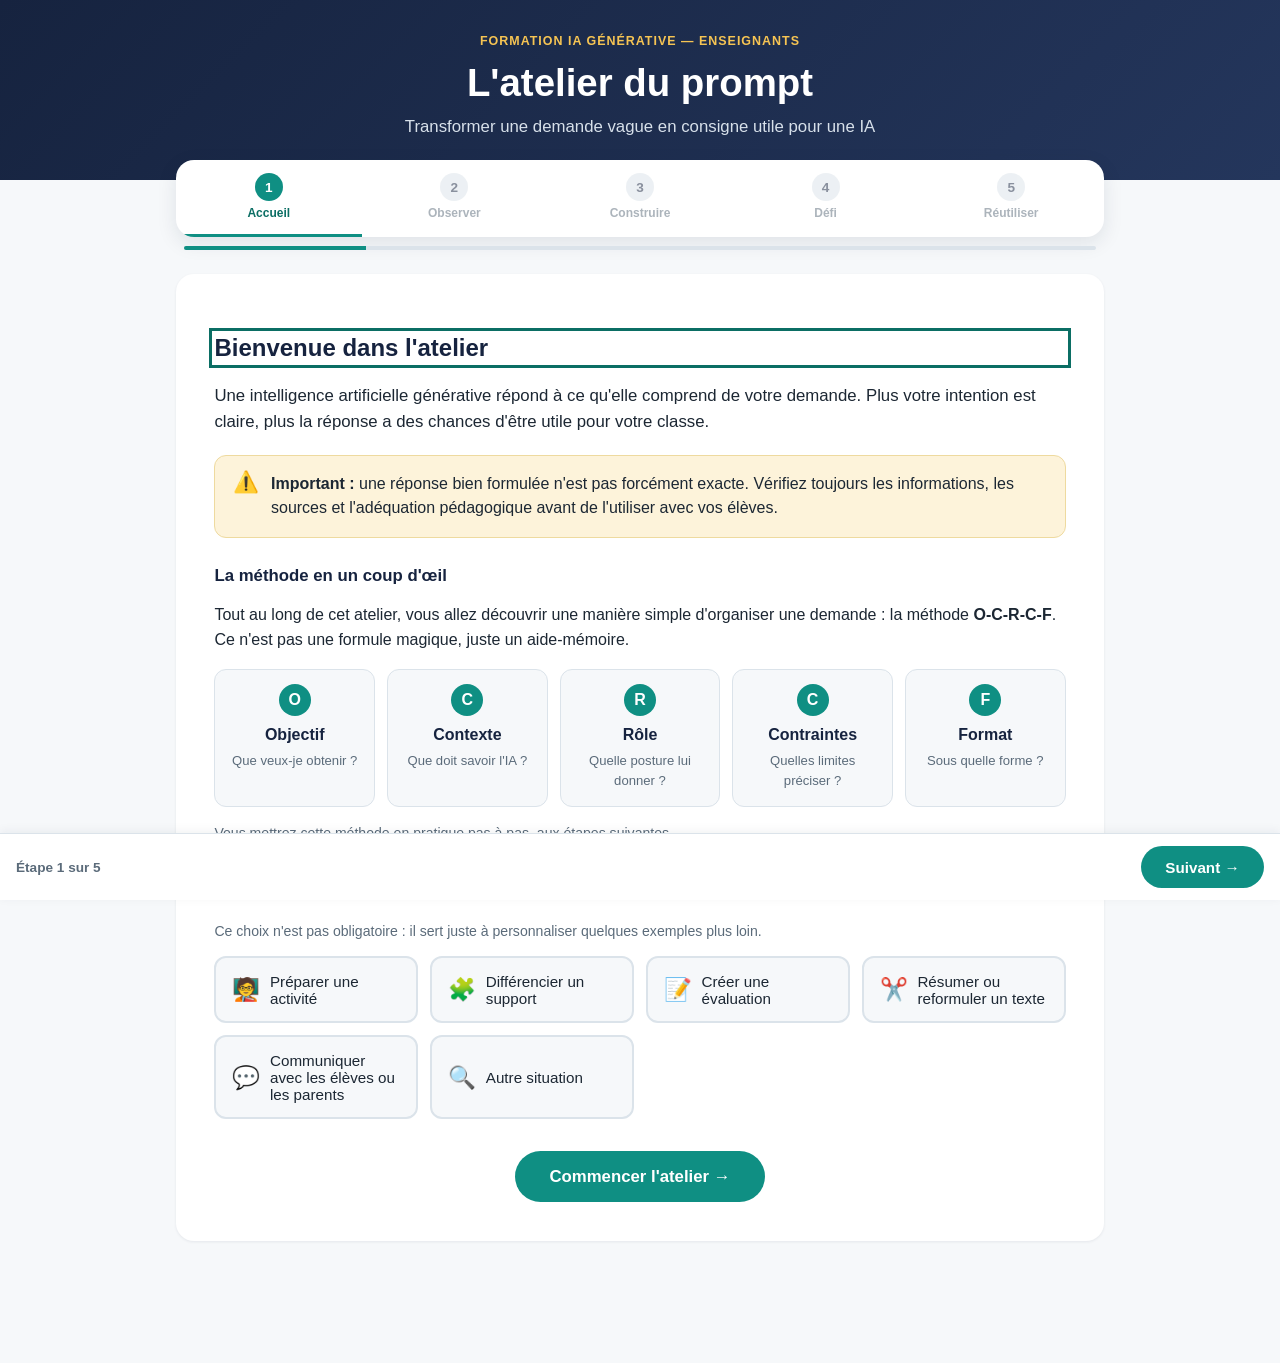
==== atelier-du-prompt/index.html @ 926c5d4d "Ajouter l'atelier du prompt, un parcours interactif O-C-R-C-F pour enseignants Application 100% loca" ====
<!DOCTYPE html>
<html lang="fr">
<head>
<meta charset="UTF-8">
<meta name="viewport" content="width=device-width, initial-scale=1.0">
<title>L'atelier du prompt</title>
<meta name="description" content="Un parcours interactif pour apprendre à transformer une demande vague en consigne utile pour une IA générative.">
<link rel="stylesheet" href="styles.css">
</head>
<body>

<a class="skip-link" href="#contenu-principal">Aller au contenu principal</a>

<header class="site-header">
  <div class="site-header__inner">
    <p class="site-header__eyebrow">Formation IA générative — enseignants</p>
    <h1 class="site-header__title">L'atelier du prompt</h1>
    <p class="site-header__subtitle">Transformer une demande vague en consigne utile pour une IA</p>
  </div>
</header>

<nav class="stepper" aria-label="Progression dans l'atelier">
  <ol class="stepper__list" id="stepper-list">
    <li class="stepper__item">
      <button type="button" class="stepper__button" data-goto="1" aria-current="step">
        <span class="stepper__number">1</span>
        <span class="stepper__label">Accueil</span>
      </button>
    </li>
    <li class="stepper__item">
      <button type="button" class="stepper__button" data-goto="2">
        <span class="stepper__number">2</span>
        <span class="stepper__label">Observer</span>
      </button>
    </li>
    <li class="stepper__item">
      <button type="button" class="stepper__button" data-goto="3">
        <span class="stepper__number">3</span>
        <span class="stepper__label">Construire</span>
      </button>
    </li>
    <li class="stepper__item">
      <button type="button" class="stepper__button" data-goto="4">
        <span class="stepper__number">4</span>
        <span class="stepper__label">Défi</span>
      </button>
    </li>
    <li class="stepper__item">
      <button type="button" class="stepper__button" data-goto="5">
        <span class="stepper__number">5</span>
        <span class="stepper__label">Réutiliser</span>
      </button>
    </li>
  </ol>
  <div class="stepper__progress-track" aria-hidden="true">
    <div class="stepper__progress-fill" id="progress-fill"></div>
  </div>
</nav>

<main id="contenu-principal">

  <!-- ============================================================ -->
  <!-- ÉTAPE 1 — ACCUEIL ET DÉFI                                     -->
  <!-- ============================================================ -->
  <section class="step" id="step-1" data-step="1" aria-labelledby="step-1-title">
    <div class="step__inner">
      <h2 id="step-1-title">Bienvenue dans l'atelier</h2>
      <p class="lead">Une intelligence artificielle générative répond à ce qu'elle comprend de votre demande. Plus votre intention est claire, plus la réponse a des chances d'être utile pour votre classe.</p>

      <div class="callout callout--warning" role="note">
        <span class="callout__icon" aria-hidden="true">⚠️</span>
        <p><strong>Important :</strong> une réponse bien formulée n'est pas forcément exacte. Vérifiez toujours les informations, les sources et l'adéquation pédagogique avant de l'utiliser avec vos élèves.</p>
      </div>

      <h3 class="section-title">La méthode en un coup d'œil</h3>
      <p>Tout au long de cet atelier, vous allez découvrir une manière simple d'organiser une demande : la méthode <strong>O-C-R-C-F</strong>. Ce n'est pas une formule magique, juste un aide-mémoire.</p>

      <ol class="ocrcf-chain" aria-label="Les cinq composantes de la méthode O-C-R-C-F">
        <li class="ocrcf-chain__item">
          <span class="ocrcf-chain__letter">O</span>
          <span class="ocrcf-chain__word">Objectif</span>
          <span class="ocrcf-chain__question">Que veux-je obtenir ?</span>
        </li>
        <li class="ocrcf-chain__item">
          <span class="ocrcf-chain__letter">C</span>
          <span class="ocrcf-chain__word">Contexte</span>
          <span class="ocrcf-chain__question">Que doit savoir l'IA ?</span>
        </li>
        <li class="ocrcf-chain__item">
          <span class="ocrcf-chain__letter">R</span>
          <span class="ocrcf-chain__word">Rôle</span>
          <span class="ocrcf-chain__question">Quelle posture lui donner ?</span>
        </li>
        <li class="ocrcf-chain__item">
          <span class="ocrcf-chain__letter">C</span>
          <span class="ocrcf-chain__word">Contraintes</span>
          <span class="ocrcf-chain__question">Quelles limites préciser ?</span>
        </li>
        <li class="ocrcf-chain__item">
          <span class="ocrcf-chain__letter">F</span>
          <span class="ocrcf-chain__word">Format</span>
          <span class="ocrcf-chain__question">Sous quelle forme ?</span>
        </li>
      </ol>
      <p class="muted small">Vous mettrez cette méthode en pratique pas à pas, aux étapes suivantes.</p>

      <fieldset class="situation-picker">
        <legend class="section-title">Dans quel contexte souhaitez-vous utiliser une IA aujourd'hui ?</legend>
        <p class="muted small">Ce choix n'est pas obligatoire : il sert juste à personnaliser quelques exemples plus loin.</p>
        <div class="situation-picker__grid" id="situation-grid" role="radiogroup" aria-label="Contexte d'utilisation">
          <button type="button" class="situation-card" data-situation="preparer" role="radio" aria-checked="false">
            <span class="situation-card__icon" aria-hidden="true">🧑‍🏫</span>
            <span>Préparer une activité</span>
          </button>
          <button type="button" class="situation-card" data-situation="differencier" role="radio" aria-checked="false">
            <span class="situation-card__icon" aria-hidden="true">🧩</span>
            <span>Différencier un support</span>
          </button>
          <button type="button" class="situation-card" data-situation="evaluation" role="radio" aria-checked="false">
            <span class="situation-card__icon" aria-hidden="true">📝</span>
            <span>Créer une évaluation</span>
          </button>
          <button type="button" class="situation-card" data-situation="reformuler" role="radio" aria-checked="false">
            <span class="situation-card__icon" aria-hidden="true">✂️</span>
            <span>Résumer ou reformuler un texte</span>
          </button>
          <button type="button" class="situation-card" data-situation="communiquer" role="radio" aria-checked="false">
            <span class="situation-card__icon" aria-hidden="true">💬</span>
            <span>Communiquer avec les élèves ou les parents</span>
          </button>
          <button type="button" class="situation-card" data-situation="autre" role="radio" aria-checked="false">
            <span class="situation-card__icon" aria-hidden="true">🔍</span>
            <span>Autre situation</span>
          </button>
        </div>
      </fieldset>

      <div class="step__actions step__actions--start">
        <button type="button" class="btn btn--primary btn--large" id="btn-start">Commencer l'atelier →</button>
      </div>
    </div>
  </section>

  <!-- ============================================================ -->
  <!-- ÉTAPE 2 — OBSERVER UNE DEMANDE VAGUE                          -->
  <!-- ============================================================ -->
  <section class="step" id="step-2" data-step="2" hidden aria-labelledby="step-2-title">
    <div class="step__inner">
      <h2 id="step-2-title">Observer une demande vague</h2>
      <p class="lead">Voici une consigne telle qu'un collègue pourrait la taper rapidement dans une IA :</p>

      <blockquote class="prompt-sample">« Fais-moi une activité sur le climat. »</blockquote>

      <p>Et voici, à titre d'exemple, le genre de réponse générale que l'on obtient souvent :</p>

      <div class="ai-bubble" aria-label="Exemple de réponse simulée d'une IA">
        <p class="ai-bubble__tag">Réponse simulée — pas une vraie IA</p>
        <p>Voici une activité sur le climat :</p>
        <ol>
          <li>Introduction : expliquer ce qu'est le climat et le différencier de la météo.</li>
          <li>Discussion : demander aux élèves ce qu'ils savent déjà du changement climatique.</li>
          <li>Activité : les élèves réalisent une affiche ou un exposé sur le sujet.</li>
          <li>Conclusion : synthèse collective en groupe classe.</li>
        </ol>
        <p>Cette activité peut être adaptée selon le niveau des élèves et le temps disponible.</p>
      </div>

      <fieldset class="missing-picker">
        <legend class="section-title">D'après vous, qu'est-ce qui manque à cette demande ?</legend>
        <p class="muted small">Cochez les éléments qui vous semblent absents. Un petit commentaire s'affichera à chaque fois.</p>

        <div class="missing-item">
          <label class="missing-item__label">
            <input type="checkbox" class="missing-checkbox" data-missing="niveau">
            <span>Le niveau scolaire</span>
          </label>
          <p class="missing-item__hint" data-hint-for="niveau" hidden>Sans niveau précisé, l'IA propose une activité « passe-partout », parfois trop simple ou trop complexe pour votre classe.</p>
        </div>

        <div class="missing-item">
          <label class="missing-item__label">
            <input type="checkbox" class="missing-checkbox" data-missing="duree">
            <span>La durée</span>
          </label>
          <p class="missing-item__hint" data-hint-for="duree" hidden>Sans indication de durée, difficile de savoir si l'activité tient en 50 minutes ou nécessite deux séances.</p>
        </div>

        <div class="missing-item">
          <label class="missing-item__label">
            <input type="checkbox" class="missing-checkbox" data-missing="objectifs">
            <span>Les objectifs d'apprentissage</span>
          </label>
          <p class="missing-item__hint" data-hint-for="objectifs" hidden>Sans objectif clair, l'activité risque de rester superficielle ou de ne viser aucune compétence précise.</p>
        </div>

        <div class="missing-item">
          <label class="missing-item__label">
            <input type="checkbox" class="missing-checkbox" data-missing="contexte">
            <span>Le contexte de classe</span>
          </label>
          <p class="missing-item__hint" data-hint-for="contexte" hidden>Le nombre d'élèves, leur profil ou le matériel disponible influencent fortement ce qui est réalisable en classe.</p>
        </div>

        <div class="missing-item">
          <label class="missing-item__label">
            <input type="checkbox" class="missing-checkbox" data-missing="contraintes">
            <span>Des contraintes</span>
          </label>
          <p class="missing-item__hint" data-hint-for="contraintes" hidden>Sans contraintes (matériel, vocabulaire, démarche), la proposition peut être difficile à mettre en œuvre telle quelle.</p>
        </div>

        <div class="missing-item">
          <label class="missing-item__label">
            <input type="checkbox" class="missing-checkbox" data-missing="format">
            <span>Le format souhaité</span>
          </label>
          <p class="missing-item__hint" data-hint-for="format" hidden>Sans format précisé, vous recevez souvent un texte continu là où un tableau ou une liste d'étapes serait plus pratique.</p>
        </div>
      </fieldset>

      <div class="callout callout--info" role="note">
        <span class="callout__icon" aria-hidden="true">💡</span>
        <p>Il n'existe pas une seule bonne formulation : plusieurs demandes différentes peuvent donner de bons résultats. L'objectif est d'ajouter les précisions qui comptent réellement pour vous.</p>
      </div>
    </div>
  </section>

  <!-- ============================================================ -->
  <!-- ÉTAPE 3 — CONSTRUIRE UN PROMPT PAS À PAS                      -->
  <!-- ============================================================ -->
  <section class="step" id="step-3" data-step="3" hidden aria-labelledby="step-3-title">
    <div class="step__inner">
      <div class="step__header-row">
        <div>
          <h2 id="step-3-title">Construire un prompt, pas à pas</h2>
          <p class="lead">Complétez les cinq sections ci-dessous. Inspirez-vous des exemples ou écrivez directement ce qui vous vient à l'esprit.</p>
        </div>
        <button type="button" class="btn btn--ghost" id="btn-fill-example">Exemple complété</button>
      </div>

      <div class="builder-layout">
        <div class="builder-fields">

          <fieldset class="ocrcf-card" data-letter="O">
            <legend><span class="ocrcf-card__badge">O</span> Objectif</legend>
            <label class="ocrcf-card__question" for="field-objectif">Que voulez-vous que l'IA produise ou vous aide à faire ?</label>
            <textarea id="field-objectif" class="ocrcf-card__textarea" rows="2" placeholder="Ex. : proposer une activité d'introduction sur le changement climatique."></textarea>
            <p class="ocrcf-card__example"><strong>Exemple :</strong> « Proposer une activité d'introduction sur le changement climatique. »</p>
            <details class="ocrcf-card__help">
              <summary>Besoin d'une idée ?</summary>
              <div class="chip-group" data-chips-for="field-objectif">
                <button type="button" class="chip">Créer un questionnaire de compréhension sur un texte.</button>
                <button type="button" class="chip">Adapter un document pour des élèves ayant besoin d'un langage plus accessible.</button>
                <button type="button" class="chip">Construire une grille d'évaluation pour une production orale.</button>
                <button type="button" class="chip">Rédiger un courriel clair et bienveillant destiné à des parents.</button>
              </div>
            </details>
          </fieldset>

          <fieldset class="ocrcf-card" data-letter="C1">
            <legend><span class="ocrcf-card__badge">C</span> Contexte</legend>
            <label class="ocrcf-card__question" for="field-contexte">Pour qui, dans quel cadre et avec quelles informations ?</label>
            <textarea id="field-contexte" class="ocrcf-card__textarea" rows="2" placeholder="Ex. : pour des élèves de 2e secondaire, en sciences, avec une classe de 24 élèves."></textarea>
            <p class="ocrcf-card__example"><strong>Exemple :</strong> « Pour des élèves de 2e secondaire, en sciences, avec une classe de 24 élèves. »</p>
            <details class="ocrcf-card__help">
              <summary>Besoin d'une idée ?</summary>
              <div class="chip-group" data-chips-for="field-contexte">
                <button type="button" class="chip">Classe de 6e primaire, 22 élèves, cours de français.</button>
                <button type="button" class="chip">Groupe hétérogène avec quelques élèves à besoins spécifiques.</button>
                <button type="button" class="chip">Notion déjà vue au cours précédent : à réactiver brièvement.</button>
              </div>
            </details>
          </fieldset>

          <fieldset class="ocrcf-card" data-letter="R">
            <legend><span class="ocrcf-card__badge">R</span> Rôle</legend>
            <label class="ocrcf-card__question" for="field-role">Quelle posture souhaitez-vous donner à l'IA ?</label>
            <textarea id="field-role" class="ocrcf-card__textarea" rows="2" placeholder="Ex. : agis comme un conseiller pédagogique en sciences."></textarea>
            <p class="ocrcf-card__example"><strong>Exemple :</strong> « Agis comme un conseiller pédagogique en sciences. »</p>
            <details class="ocrcf-card__help">
              <summary>Besoin d'une idée ?</summary>
              <div class="chip-group" data-chips-for="field-role">
                <button type="button" class="chip">Agis comme un instituteur expérimenté en langue française.</button>
                <button type="button" class="chip">Agis comme un professeur de mathématiques habitué à la différenciation.</button>
                <button type="button" class="chip">Adopte le ton d'une direction d'école qui écrit aux parents.</button>
              </div>
            </details>
          </fieldset>

          <fieldset class="ocrcf-card" data-letter="C2">
            <legend><span class="ocrcf-card__badge">C</span> Contraintes</legend>
            <label class="ocrcf-card__question" for="field-contraintes">Quelles conditions doivent être respectées ?</label>
            <textarea id="field-contraintes" class="ocrcf-card__textarea" rows="2" placeholder="Ex. : prévoir 50 minutes, peu de matériel, une démarche active et un vocabulaire accessible."></textarea>
            <p class="ocrcf-card__example"><strong>Exemple :</strong> « Prévoir 50 minutes, peu de matériel, une démarche active et un vocabulaire accessible. »</p>
            <details class="ocrcf-card__help">
              <summary>Besoin d'une idée ?</summary>
              <div class="chip-group" data-chips-for="field-contraintes">
                <button type="button" class="chip">Maximum 5 questions, niveau de langue simple.</button>
                <button type="button" class="chip">Sans matériel numérique, en sous-groupes de deux.</button>
                <button type="button" class="chip">Ton bienveillant, pas plus de 15 lignes.</button>
              </div>
            </details>
          </fieldset>

          <fieldset class="ocrcf-card" data-letter="F">
            <legend><span class="ocrcf-card__badge">F</span> Format</legend>
            <label class="ocrcf-card__question" for="field-format">Sous quelle forme souhaitez-vous recevoir la réponse ?</label>
            <textarea id="field-format" class="ocrcf-card__textarea" rows="2" placeholder="Ex. : présente la proposition sous la forme d'un tableau avec les étapes, la durée, le matériel et les consignes élèves."></textarea>
            <p class="ocrcf-card__example"><strong>Exemple :</strong> « Présente la proposition sous la forme d'un tableau avec les étapes, la durée, le matériel et les consignes élèves. »</p>
            <details class="ocrcf-card__help">
              <summary>Besoin d'une idée ?</summary>
              <div class="chip-group" data-chips-for="field-format">
                <button type="button" class="chip">Sous la forme d'une liste à puces courte.</button>
                <button type="button" class="chip">Sous la forme d'un questionnaire numéroté.</button>
                <button type="button" class="chip">Sous la forme d'un tableau avec une colonne « points ».</button>
              </div>
            </details>
          </fieldset>

        </div>

        <aside class="builder-preview" aria-labelledby="preview-title">
          <h3 id="preview-title" class="section-title">Aperçu de votre prompt</h3>
          <div class="builder-preview__box" id="live-preview" aria-live="polite">
            <p class="muted small">Votre prompt apparaîtra ici au fur et à mesure que vous complétez les sections.</p>
          </div>
          <button type="button" class="btn btn--primary" id="btn-generate">Générer mon prompt complet</button>

          <div class="builder-final">
            <label for="field-final-prompt" class="section-title section-title--small">Votre prompt final (modifiable)</label>
            <textarea id="field-final-prompt" rows="8" placeholder="Cliquez sur « Générer mon prompt complet » pour commencer, puis modifiez-le librement."></textarea>
          </div>
        </aside>
      </div>
    </div>
  </section>

  <!-- ============================================================ -->
  <!-- ÉTAPE 4 — DÉFI : AMÉLIORER UN PROMPT                          -->
  <!-- ============================================================ -->
  <section class="step" id="step-4" data-step="4" hidden aria-labelledby="step-4-title">
    <div class="step__inner">
      <h2 id="step-4-title">Défi : améliorer un prompt</h2>
      <p class="lead">Choisissez un défi. Vous allez transformer une demande vague en consigne plus précise, avec ce que vous venez de découvrir.</p>

      <div class="challenge-picker" id="challenge-picker" role="radiogroup" aria-label="Choix du défi">
        <button type="button" class="challenge-card" data-challenge="1" role="radio" aria-checked="false">
          <span class="challenge-card__number">Défi 1</span>
          <span class="challenge-card__prompt">« Prépare une interrogation sur les fractions. »</span>
        </button>
        <button type="button" class="challenge-card" data-challenge="2" role="radio" aria-checked="false">
          <span class="challenge-card__number">Défi 2</span>
          <span class="challenge-card__prompt">« Explique la photosynthèse à mes élèves. »</span>
        </button>
        <button type="button" class="challenge-card" data-challenge="3" role="radio" aria-checked="false">
          <span class="challenge-card__number">Défi 3</span>
          <span class="challenge-card__prompt">« Fais une activité pour travailler l'orthographe. »</span>
        </button>
      </div>

      <div class="challenge-workspace" id="challenge-workspace" hidden>
        <p>Demande de départ : <blockquote class="prompt-sample prompt-sample--inline" id="challenge-original"></blockquote></p>

        <label for="field-challenge-answer" class="section-title section-title--small">Votre version améliorée</label>
        <textarea id="field-challenge-answer" rows="6" placeholder="Réécrivez la demande en y ajoutant ce qui manque : objectif, contexte, rôle, contraintes, format…"></textarea>

        <div class="challenge-workspace__actions">
          <button type="button" class="btn btn--primary" id="btn-analyze">Analyser mon prompt</button>
          <button type="button" class="btn btn--ghost" id="btn-toggle-piste">Afficher une piste d'amélioration</button>
        </div>

        <div class="analysis-result" id="analysis-result" aria-live="polite" hidden></div>

        <div class="piste-box" id="piste-box" hidden>
          <p class="piste-box__label">Une piste d'amélioration possible (pas la seule bonne réponse) :</p>
          <p id="piste-text"></p>
        </div>
      </div>
    </div>
  </section>

  <!-- ============================================================ -->
  <!-- ÉTAPE 5 — RÉUTILISER ET GARDER UN REGARD CRITIQUE             -->
  <!-- ============================================================ -->
  <section class="step" id="step-5" data-step="5" hidden aria-labelledby="step-5-title">
    <div class="step__inner">
      <h2 id="step-5-title">Réutiliser et garder un regard critique</h2>

      <div id="final-prompt-wrapper">
        <label for="field-final-display" class="section-title section-title--small">Votre prompt final</label>
        <textarea id="field-final-display" rows="8" readonly></textarea>

        <div class="final-actions">
          <button type="button" class="btn btn--primary" id="btn-copy">Copier le prompt</button>
          <button type="button" class="btn btn--secondary" id="btn-download">Télécharger (.txt)</button>
          <button type="button" class="btn btn--ghost" id="btn-restart">Recommencer</button>
        </div>
        <p class="copy-feedback" id="copy-feedback" role="status" aria-live="polite"></p>
      </div>

      <div class="checklist-box">
        <h3 class="section-title">Avant d'utiliser la réponse de l'IA</h3>
        <ul class="checklist">
          <li>
            <label><input type="checkbox" class="checklist-item" data-check="relire"> Je relis et j'adapte la réponse à mes élèves et à mon contexte.</label>
          </li>
          <li>
            <label><input type="checkbox" class="checklist-item" data-check="verifier"> Je vérifie les faits, les dates, les sources et les éventuelles erreurs.</label>
          </li>
          <li>
            <label><input type="checkbox" class="checklist-item" data-check="donnees"> Je protège les données personnelles : je ne transmets pas d'informations identifiantes sur mes élèves.</label>
          </li>
          <li>
            <label><input type="checkbox" class="checklist-item" data-check="regles"> Je respecte les règles de mon établissement et les droits d'auteur.</label>
          </li>
          <li>
            <label><input type="checkbox" class="checklist-item" data-check="responsabilite"> Je reste responsable de la décision pédagogique finale.</label>
          </li>
        </ul>
      </div>

      <div class="callout callout--success" role="note">
        <span class="callout__icon" aria-hidden="true">🌱</span>
        <p>Un prompt utile est une conversation préparée : on précise son intention, puis on ajuste après avoir lu la réponse.</p>
      </div>
    </div>
  </section>

</main>

<div class="bottom-nav">
  <button type="button" class="btn btn--secondary" id="btn-prev">← Précédent</button>
  <span class="bottom-nav__status" id="bottom-nav-status">Étape 1 sur 5</span>
  <button type="button" class="btn btn--primary" id="btn-next">Suivant →</button>
</div>

<script src="script.js"></script>
</body>
</html>
---- atelier-du-prompt/styles.css ----
/* ==========================================================================
   L'atelier du prompt — feuille de styles
   Palette : bleu nuit (primaire), turquoise (interactif), jaune doux (alerte),
   vert foncé (succès), fond clair.
   ========================================================================== */

:root {
  --color-bg: #f6f8fa;
  --color-surface: #ffffff;
  --color-navy: #16233f;
  --color-navy-light: #24365c;
  --color-forest: #1f4e3d;
  --color-turquoise: #0f8f83;
  --color-turquoise-dark: #0b6e64;
  --color-yellow: #f6c453;
  --color-yellow-bg: #fdf3da;
  --color-text: #1c2733;
  --color-muted: #5b6b7a;
  --color-border: #dbe3ea;
  --color-focus: #0b6e64;
  --radius: 12px;
  --radius-lg: 18px;
  --shadow-sm: 0 1px 3px rgba(22, 35, 63, 0.08);
  --shadow-md: 0 6px 20px rgba(22, 35, 63, 0.10);
  --font-system: -apple-system, BlinkMacSystemFont, "Segoe UI", Roboto, Helvetica, Arial, sans-serif;
}

* { box-sizing: border-box; }

html { scroll-behavior: smooth; }

body {
  margin: 0;
  font-family: var(--font-system);
  background: var(--color-bg);
  color: var(--color-text);
  line-height: 1.55;
  padding-bottom: 90px; /* espace pour la barre de navigation fixe */
}

h1, h2, h3 { color: var(--color-navy); line-height: 1.25; }

.skip-link {
  position: absolute;
  left: -999px;
  top: 0;
  background: var(--color-navy);
  color: #fff;
  padding: 0.75rem 1rem;
  z-index: 200;
  border-radius: 0 0 8px 0;
}
.skip-link:focus {
  left: 0;
}

:focus-visible {
  outline: 3px solid var(--color-focus);
  outline-offset: 2px;
}

/* ---------- En-tête ---------- */
.site-header {
  background: linear-gradient(135deg, var(--color-navy) 0%, var(--color-navy-light) 100%);
  color: #fff;
  padding: 2rem 1.5rem 2.5rem;
  text-align: center;
}
.site-header__inner { max-width: 900px; margin: 0 auto; }
.site-header__eyebrow {
  text-transform: uppercase;
  letter-spacing: 0.08em;
  font-size: 0.78rem;
  color: var(--color-yellow);
  margin: 0 0 0.5rem;
  font-weight: 600;
}
.site-header__title {
  color: #fff;
  margin: 0 0 0.4rem;
  font-size: clamp(1.7rem, 4vw, 2.4rem);
}
.site-header__subtitle {
  margin: 0;
  font-size: 1.05rem;
  color: #d7e0ea;
}

/* ---------- Barre de progression / stepper ---------- */
.stepper {
  max-width: 960px;
  margin: -1.25rem auto 0;
  padding: 0 1rem;
  position: relative;
  z-index: 5;
}
.stepper__list {
  display: flex;
  list-style: none;
  margin: 0;
  padding: 0;
  background: var(--color-surface);
  border-radius: var(--radius-lg);
  box-shadow: var(--shadow-md);
  overflow-x: auto;
}
.stepper__item { flex: 1 1 0; min-width: 84px; }
.stepper__button {
  width: 100%;
  display: flex;
  flex-direction: column;
  align-items: center;
  gap: 0.3rem;
  background: none;
  border: none;
  padding: 0.85rem 0.4rem;
  cursor: pointer;
  color: var(--color-muted);
  font-family: inherit;
  border-bottom: 3px solid transparent;
}
.stepper__button:hover { color: var(--color-navy); }
.stepper__number {
  width: 28px;
  height: 28px;
  border-radius: 50%;
  background: var(--color-border);
  color: var(--color-navy);
  display: flex;
  align-items: center;
  justify-content: center;
  font-weight: 700;
  font-size: 0.85rem;
}
.stepper__label { font-size: 0.75rem; font-weight: 600; text-align: center; }
.stepper__button[aria-current="step"] {
  color: var(--color-turquoise-dark);
  border-bottom-color: var(--color-turquoise);
}
.stepper__button[aria-current="step"] .stepper__number {
  background: var(--color-turquoise);
  color: #fff;
}
.stepper__button.is-done .stepper__number {
  background: var(--color-forest);
  color: #fff;
}
.stepper__button:disabled { cursor: not-allowed; opacity: 0.5; }

.stepper__progress-track {
  height: 4px;
  background: var(--color-border);
  border-radius: 999px;
  margin: 0.6rem 0.5rem 0;
  overflow: hidden;
}
.stepper__progress-fill {
  height: 100%;
  background: var(--color-turquoise);
  width: 20%;
  transition: width 0.3s ease;
}

/* ---------- Contenu principal ---------- */
main { max-width: 960px; margin: 0 auto; padding: 1.5rem 1rem 2rem; }

.step__inner {
  background: var(--color-surface);
  border-radius: var(--radius-lg);
  box-shadow: var(--shadow-sm);
  padding: clamp(1.25rem, 3vw, 2.5rem);
}

.step__header-row {
  display: flex;
  justify-content: space-between;
  align-items: flex-start;
  gap: 1rem;
  flex-wrap: wrap;
}

.lead { font-size: 1.05rem; color: var(--color-text); }
.muted { color: var(--color-muted); }
.small { font-size: 0.88rem; }

.section-title {
  color: var(--color-navy);
  font-size: 1.05rem;
  margin: 1.75rem 0 0.75rem;
}
.section-title--small { font-size: 0.95rem; margin-top: 1rem; display: block; }

/* ---------- Encadrés (callouts) ---------- */
.callout {
  display: flex;
  gap: 0.75rem;
  align-items: flex-start;
  border-radius: var(--radius);
  padding: 1rem 1.1rem;
  margin: 1.25rem 0;
}
.callout p { margin: 0; }
.callout__icon { font-size: 1.3rem; line-height: 1; }
.callout--warning { background: var(--color-yellow-bg); border: 1px solid #eeda9f; }
.callout--info { background: #e6f4f2; border: 1px solid #bfe3dd; }
.callout--success { background: #e9f3ec; border: 1px solid #c3ddc9; }

/* ---------- Chaîne O-C-R-C-F (visuel d'accueil) ---------- */
.ocrcf-chain {
  display: flex;
  flex-wrap: wrap;
  gap: 0.75rem;
  list-style: none;
  padding: 0;
  margin: 1rem 0;
}
.ocrcf-chain__item {
  flex: 1 1 150px;
  background: var(--color-bg);
  border: 1px solid var(--color-border);
  border-radius: var(--radius);
  padding: 0.9rem 0.8rem;
  text-align: center;
  position: relative;
}
.ocrcf-chain__letter {
  display: block;
  width: 32px;
  height: 32px;
  line-height: 32px;
  margin: 0 auto 0.4rem;
  background: var(--color-turquoise);
  color: #fff;
  border-radius: 50%;
  font-weight: 700;
}
.ocrcf-chain__word { display: block; font-weight: 700; color: var(--color-navy); }
.ocrcf-chain__question { display: block; font-size: 0.82rem; color: var(--color-muted); margin-top: 0.2rem; }

/* ---------- Cartes de situation (accueil) ---------- */
.situation-picker { border: none; padding: 0; margin: 1.5rem 0; }
.situation-picker legend { padding: 0; }
.situation-picker__grid {
  display: grid;
  grid-template-columns: repeat(auto-fit, minmax(200px, 1fr));
  gap: 0.75rem;
  margin-top: 0.75rem;
}
.situation-card {
  display: flex;
  align-items: center;
  gap: 0.6rem;
  background: var(--color-bg);
  border: 2px solid var(--color-border);
  border-radius: var(--radius);
  padding: 0.9rem 1rem;
  cursor: pointer;
  font-family: inherit;
  font-size: 0.95rem;
  text-align: left;
  color: var(--color-text);
}
.situation-card:hover { border-color: var(--color-turquoise); }
.situation-card__icon { font-size: 1.4rem; }
.situation-card[aria-checked="true"] {
  border-color: var(--color-turquoise);
  background: #e6f4f2;
  font-weight: 600;
}

.step__actions--start { display: flex; justify-content: center; margin-top: 2rem; }

/* ---------- Boutons ---------- */
.btn {
  font-family: inherit;
  font-size: 0.95rem;
  font-weight: 600;
  border-radius: 999px;
  padding: 0.65rem 1.4rem;
  cursor: pointer;
  border: 2px solid transparent;
  transition: transform 0.05s ease, background 0.15s ease;
}
.btn:active { transform: translateY(1px); }
.btn--primary { background: var(--color-turquoise); color: #fff; }
.btn--primary:hover { background: var(--color-turquoise-dark); }
.btn--primary:disabled { background: var(--color-border); color: var(--color-muted); cursor: not-allowed; }
.btn--secondary { background: #fff; color: var(--color-navy); border-color: var(--color-navy); }
.btn--secondary:hover { background: var(--color-navy); color: #fff; }
.btn--secondary:disabled { color: var(--color-muted); border-color: var(--color-border); cursor: not-allowed; }
.btn--ghost { background: transparent; color: var(--color-turquoise-dark); border-color: var(--color-turquoise); }
.btn--ghost:hover { background: #e6f4f2; }
.btn--large { padding: 0.85rem 2rem; font-size: 1.05rem; }

/* ---------- Étape 2 : demande vague ---------- */
.prompt-sample {
  font-size: 1.1rem;
  font-style: italic;
  color: var(--color-navy);
  background: var(--color-bg);
  border-left: 4px solid var(--color-yellow);
  padding: 0.8rem 1.1rem;
  margin: 1rem 0;
}
.prompt-sample--inline { display: block; margin: 0.5rem 0; font-size: 1rem; }

.ai-bubble {
  background: #eef2f6;
  border: 1px solid var(--color-border);
  border-radius: var(--radius);
  padding: 1rem 1.2rem;
  margin: 1rem 0;
}
.ai-bubble__tag {
  font-size: 0.75rem;
  text-transform: uppercase;
  letter-spacing: 0.05em;
  color: var(--color-muted);
  margin: 0 0 0.5rem;
  font-weight: 700;
}
.ai-bubble ol { margin: 0.5rem 0; padding-left: 1.3rem; }

.missing-picker { border: none; padding: 0; margin: 1.5rem 0; }
.missing-picker legend { padding: 0; }
.missing-item {
  border-bottom: 1px solid var(--color-border);
  padding: 0.7rem 0;
}
.missing-item:last-child { border-bottom: none; }
.missing-item__label {
  display: flex;
  align-items: center;
  gap: 0.6rem;
  cursor: pointer;
  font-weight: 600;
}
.missing-item__label input { width: 18px; height: 18px; accent-color: var(--color-turquoise); }
.missing-item__hint {
  margin: 0.5rem 0 0 1.8rem;
  color: var(--color-forest);
  background: #eef7f0;
  border-radius: 8px;
  padding: 0.6rem 0.8rem;
  font-size: 0.9rem;
}

/* ---------- Étape 3 : constructeur ---------- */
.builder-layout {
  display: grid;
  grid-template-columns: 1.4fr 1fr;
  gap: 1.5rem;
  margin-top: 1.5rem;
  align-items: start;
}
@media (max-width: 800px) {
  .builder-layout { grid-template-columns: 1fr; }
}

.ocrcf-card {
  border: 1px solid var(--color-border);
  border-radius: var(--radius);
  padding: 1rem 1.1rem;
  margin-bottom: 1rem;
  background: var(--color-bg);
}
.ocrcf-card legend {
  display: flex;
  align-items: center;
  gap: 0.5rem;
  font-weight: 700;
  color: var(--color-navy);
  padding: 0 0.2rem;
}
.ocrcf-card__badge {
  width: 26px;
  height: 26px;
  line-height: 26px;
  text-align: center;
  border-radius: 50%;
  background: var(--color-navy);
  color: #fff;
  font-size: 0.85rem;
}
.ocrcf-card__question { display: block; margin: 0.5rem 0 0.4rem; font-weight: 600; }
.ocrcf-card__textarea {
  width: 100%;
  font-family: inherit;
  font-size: 0.95rem;
  padding: 0.6rem 0.7rem;
  border: 1px solid var(--color-border);
  border-radius: 8px;
  resize: vertical;
  background: #fff;
}
.ocrcf-card__example { font-size: 0.85rem; color: var(--color-muted); margin: 0.5rem 0 0; }
.ocrcf-card__help { margin-top: 0.5rem; }
.ocrcf-card__help summary {
  cursor: pointer;
  color: var(--color-turquoise-dark);
  font-weight: 600;
  font-size: 0.9rem;
}
.chip-group { display: flex; flex-wrap: wrap; gap: 0.4rem; margin-top: 0.6rem; }
.chip {
  font-family: inherit;
  font-size: 0.82rem;
  background: #fff;
  border: 1px solid var(--color-border);
  border-radius: 999px;
  padding: 0.4rem 0.8rem;
  cursor: pointer;
  color: var(--color-text);
}
.chip:hover { border-color: var(--color-turquoise); color: var(--color-turquoise-dark); }

.builder-preview {
  position: sticky;
  top: 1rem;
}
.builder-preview__box {
  background: var(--color-navy);
  color: #eef2f6;
  border-radius: var(--radius);
  padding: 1rem 1.1rem;
  font-size: 0.9rem;
  white-space: pre-wrap;
  min-height: 100px;
  margin-bottom: 0.9rem;
}
.builder-preview__box .muted { color: #a9b7c8; }
.builder-final { margin-top: 1.2rem; }
.builder-final textarea {
  width: 100%;
  font-family: inherit;
  font-size: 0.92rem;
  padding: 0.7rem 0.8rem;
  border: 1px solid var(--color-border);
  border-radius: 8px;
  resize: vertical;
}

/* ---------- Étape 4 : défis ---------- */
.challenge-picker {
  display: grid;
  grid-template-columns: repeat(auto-fit, minmax(220px, 1fr));
  gap: 0.9rem;
  margin: 1.5rem 0;
}
.challenge-card {
  text-align: left;
  background: var(--color-bg);
  border: 2px solid var(--color-border);
  border-radius: var(--radius);
  padding: 1rem;
  cursor: pointer;
  font-family: inherit;
}
.challenge-card:hover { border-color: var(--color-turquoise); }
.challenge-card[aria-checked="true"] { border-color: var(--color-turquoise); background: #e6f4f2; }
.challenge-card__number {
  display: block;
  font-size: 0.78rem;
  text-transform: uppercase;
  letter-spacing: 0.05em;
  color: var(--color-turquoise-dark);
  font-weight: 700;
  margin-bottom: 0.4rem;
}
.challenge-card__prompt { font-style: italic; color: var(--color-navy); }

.challenge-workspace { margin-top: 1.5rem; }
.challenge-workspace textarea {
  width: 100%;
  font-family: inherit;
  font-size: 0.95rem;
  padding: 0.7rem 0.8rem;
  border: 1px solid var(--color-border);
  border-radius: 8px;
  resize: vertical;
  margin-top: 0.4rem;
}
.challenge-workspace__actions {
  display: flex;
  gap: 0.7rem;
  flex-wrap: wrap;
  margin: 1rem 0;
}

.analysis-result {
  background: #eef7f0;
  border: 1px solid #c3ddc9;
  border-radius: var(--radius);
  padding: 1rem 1.2rem;
  margin: 1rem 0;
}
.analysis-result ul { margin: 0.4rem 0; padding-left: 1.3rem; }
.analysis-result li { margin-bottom: 0.35rem; }
.analysis-result li.found { color: var(--color-forest); }
.analysis-result li.missing { color: var(--color-navy); }

.piste-box {
  background: var(--color-yellow-bg);
  border: 1px solid #eeda9f;
  border-radius: var(--radius);
  padding: 1rem 1.2rem;
  margin: 1rem 0;
}
.piste-box__label { font-weight: 700; margin: 0 0 0.5rem; color: var(--color-navy); }

/* ---------- Étape 5 : réutiliser ---------- */
#field-final-display {
  width: 100%;
  font-family: inherit;
  font-size: 0.95rem;
  padding: 0.8rem 1rem;
  border: 1px solid var(--color-border);
  border-radius: var(--radius);
  background: var(--color-bg);
  resize: vertical;
}
.final-actions { display: flex; gap: 0.7rem; flex-wrap: wrap; margin-top: 1rem; }
.copy-feedback { color: var(--color-forest); font-weight: 600; min-height: 1.3em; margin-top: 0.5rem; }

.checklist-box { margin-top: 2rem; }
.checklist { list-style: none; padding: 0; margin: 0; }
.checklist li { border-bottom: 1px solid var(--color-border); padding: 0.65rem 0; }
.checklist li:last-child { border-bottom: none; }
.checklist label { display: flex; align-items: flex-start; gap: 0.6rem; cursor: pointer; }
.checklist input { width: 18px; height: 18px; margin-top: 2px; accent-color: var(--color-forest); flex-shrink: 0; }

/* ---------- Barre de navigation basse ---------- */
.bottom-nav {
  position: fixed;
  bottom: 0;
  left: 0;
  right: 0;
  background: var(--color-surface);
  border-top: 1px solid var(--color-border);
  padding: 0.75rem 1rem;
  display: flex;
  align-items: center;
  justify-content: space-between;
  gap: 1rem;
  z-index: 50;
  box-shadow: 0 -2px 10px rgba(22, 35, 63, 0.06);
}
.bottom-nav__status { color: var(--color-muted); font-size: 0.85rem; font-weight: 600; }

@media (max-width: 480px) {
  .bottom-nav__status { display: none; }
  .bottom-nav .btn { flex: 1; }
}
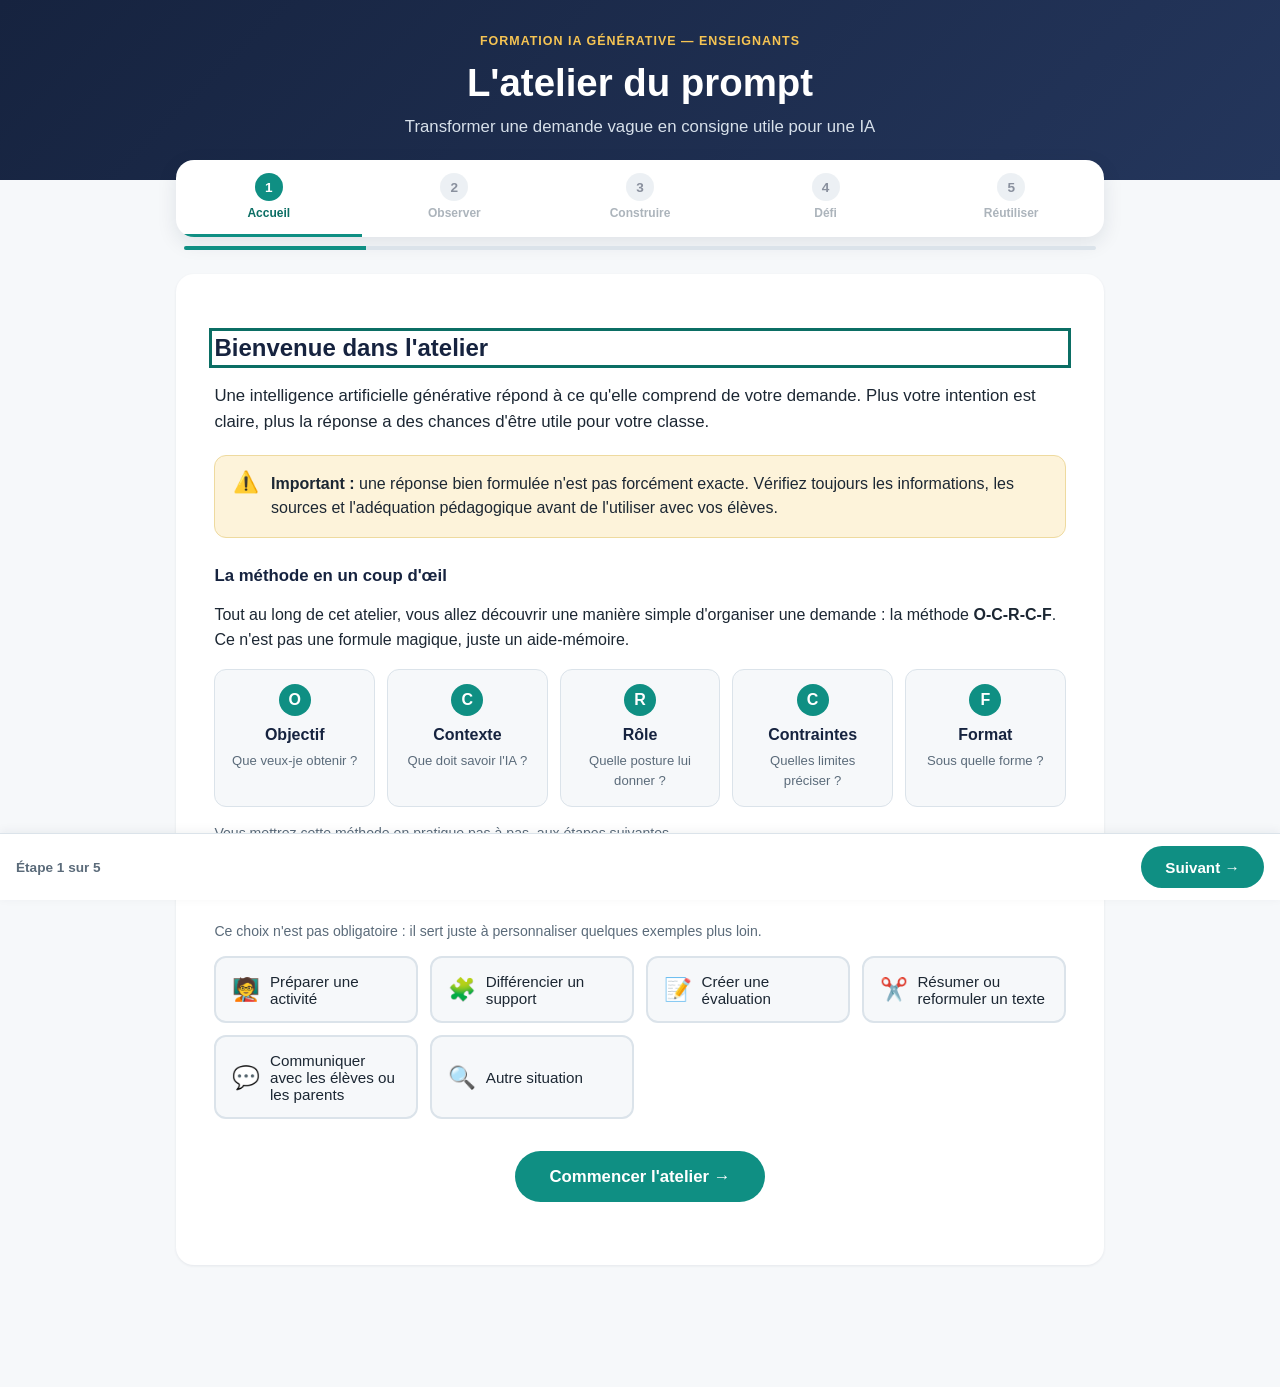
==== commit 69964385: "Corriger l'étape Observer, le bouton Exemple complété et le contraste final - Étape 2 : les éléments" ====
--- a/atelier-du-prompt/index.html
+++ b/atelier-du-prompt/index.html
@@ -167,14 +167,13 @@
 
       <fieldset class="missing-picker">
         <legend class="section-title">D'après vous, qu'est-ce qui manque à cette demande ?</legend>
-        <p class="muted small">Cochez les éléments qui vous semblent absents. Un petit commentaire s'affichera à chaque fois.</p>
+        <p class="muted small">Cochez les éléments qui vous semblent absents, puis cliquez sur « Vérifier mes réponses » pour obtenir une explication.</p>
 
         <div class="missing-item">
           <label class="missing-item__label">
             <input type="checkbox" class="missing-checkbox" data-missing="niveau">
             <span>Le niveau scolaire</span>
           </label>
-          <p class="missing-item__hint" data-hint-for="niveau" hidden>Sans niveau précisé, l'IA propose une activité « passe-partout », parfois trop simple ou trop complexe pour votre classe.</p>
         </div>
 
         <div class="missing-item">
@@ -182,7 +181,6 @@
             <input type="checkbox" class="missing-checkbox" data-missing="duree">
             <span>La durée</span>
           </label>
-          <p class="missing-item__hint" data-hint-for="duree" hidden>Sans indication de durée, difficile de savoir si l'activité tient en 50 minutes ou nécessite deux séances.</p>
         </div>
 
         <div class="missing-item">
@@ -190,7 +188,6 @@
             <input type="checkbox" class="missing-checkbox" data-missing="objectifs">
             <span>Les objectifs d'apprentissage</span>
           </label>
-          <p class="missing-item__hint" data-hint-for="objectifs" hidden>Sans objectif clair, l'activité risque de rester superficielle ou de ne viser aucune compétence précise.</p>
         </div>
 
         <div class="missing-item">
@@ -198,7 +195,6 @@
             <input type="checkbox" class="missing-checkbox" data-missing="contexte">
             <span>Le contexte de classe</span>
           </label>
-          <p class="missing-item__hint" data-hint-for="contexte" hidden>Le nombre d'élèves, leur profil ou le matériel disponible influencent fortement ce qui est réalisable en classe.</p>
         </div>
 
         <div class="missing-item">
@@ -206,7 +202,6 @@
             <input type="checkbox" class="missing-checkbox" data-missing="contraintes">
             <span>Des contraintes</span>
           </label>
-          <p class="missing-item__hint" data-hint-for="contraintes" hidden>Sans contraintes (matériel, vocabulaire, démarche), la proposition peut être difficile à mettre en œuvre telle quelle.</p>
         </div>
 
         <div class="missing-item">
@@ -214,9 +209,14 @@
             <input type="checkbox" class="missing-checkbox" data-missing="format">
             <span>Le format souhaité</span>
           </label>
-          <p class="missing-item__hint" data-hint-for="format" hidden>Sans format précisé, vous recevez souvent un texte continu là où un tableau ou une liste d'étapes serait plus pratique.</p>
         </div>
       </fieldset>
+
+      <div class="step__actions">
+        <button type="button" class="btn btn--primary" id="btn-check-missing">Vérifier mes réponses</button>
+      </div>
+
+      <div class="analysis-result" id="missing-result" aria-live="polite" hidden></div>
 
       <div class="callout callout--info" role="note">
         <span class="callout__icon" aria-hidden="true">💡</span>
@@ -434,6 +434,16 @@
   <button type="button" class="btn btn--primary" id="btn-next">Suivant →</button>
 </div>
 
+<div class="modal-overlay" id="modal-overlay" hidden>
+  <div class="modal-box" role="alertdialog" aria-modal="true" aria-labelledby="modal-message">
+    <p id="modal-message"></p>
+    <div class="modal-actions">
+      <button type="button" class="btn btn--secondary" id="modal-cancel">Annuler</button>
+      <button type="button" class="btn btn--primary" id="modal-confirm">Confirmer</button>
+    </div>
+  </div>
+</div>
+
 <script src="script.js"></script>
 </body>
 </html>
--- a/atelier-du-prompt/styles.css
+++ b/atelier-du-prompt/styles.css
@@ -5,6 +5,10 @@
    ========================================================================== */
 
 :root {
+  /* Palette fixe et volontairement unique (pas de variante sombre) :
+     on force le rendu clair des champs de formulaire pour éviter que le
+     navigateur les réinverse automatiquement en mode sombre système. */
+  color-scheme: light;
   --color-bg: #f6f8fa;
   --color-surface: #ffffff;
   --color-navy: #16233f;
@@ -27,6 +31,13 @@
 
 * { box-sizing: border-box; }
 
+/* Filet de sécurité supplémentaire : tous les champs de formulaire gardent
+   un fond clair et un texte sombre, même si le système force un thème sombre. */
+textarea, input, select {
+  color: var(--color-text);
+  background-color: var(--color-surface);
+}
+
 html { scroll-behavior: smooth; }
 
 body {
@@ -268,6 +279,7 @@
   font-weight: 600;
 }
 
+.step__actions { margin: 1.5rem 0; }
 .step__actions--start { display: flex; justify-content: center; margin-top: 2rem; }
 
 /* ---------- Boutons ---------- */
@@ -551,3 +563,26 @@
   .bottom-nav__status { display: none; }
   .bottom-nav .btn { flex: 1; }
 }
+
+/* ---------- Boîte de dialogue de confirmation ---------- */
+.modal-overlay {
+  position: fixed;
+  inset: 0;
+  background: rgba(22, 35, 63, 0.45);
+  display: flex;
+  align-items: center;
+  justify-content: center;
+  padding: 1rem;
+  z-index: 100;
+}
+.modal-overlay[hidden] { display: none; }
+.modal-box {
+  background: var(--color-surface);
+  border-radius: var(--radius-lg);
+  box-shadow: var(--shadow-md);
+  padding: 1.5rem;
+  max-width: 420px;
+  width: 100%;
+}
+.modal-box p { margin: 0 0 1.2rem; color: var(--color-text); font-size: 1rem; }
+.modal-actions { display: flex; justify-content: flex-end; gap: 0.7rem; flex-wrap: wrap; }
